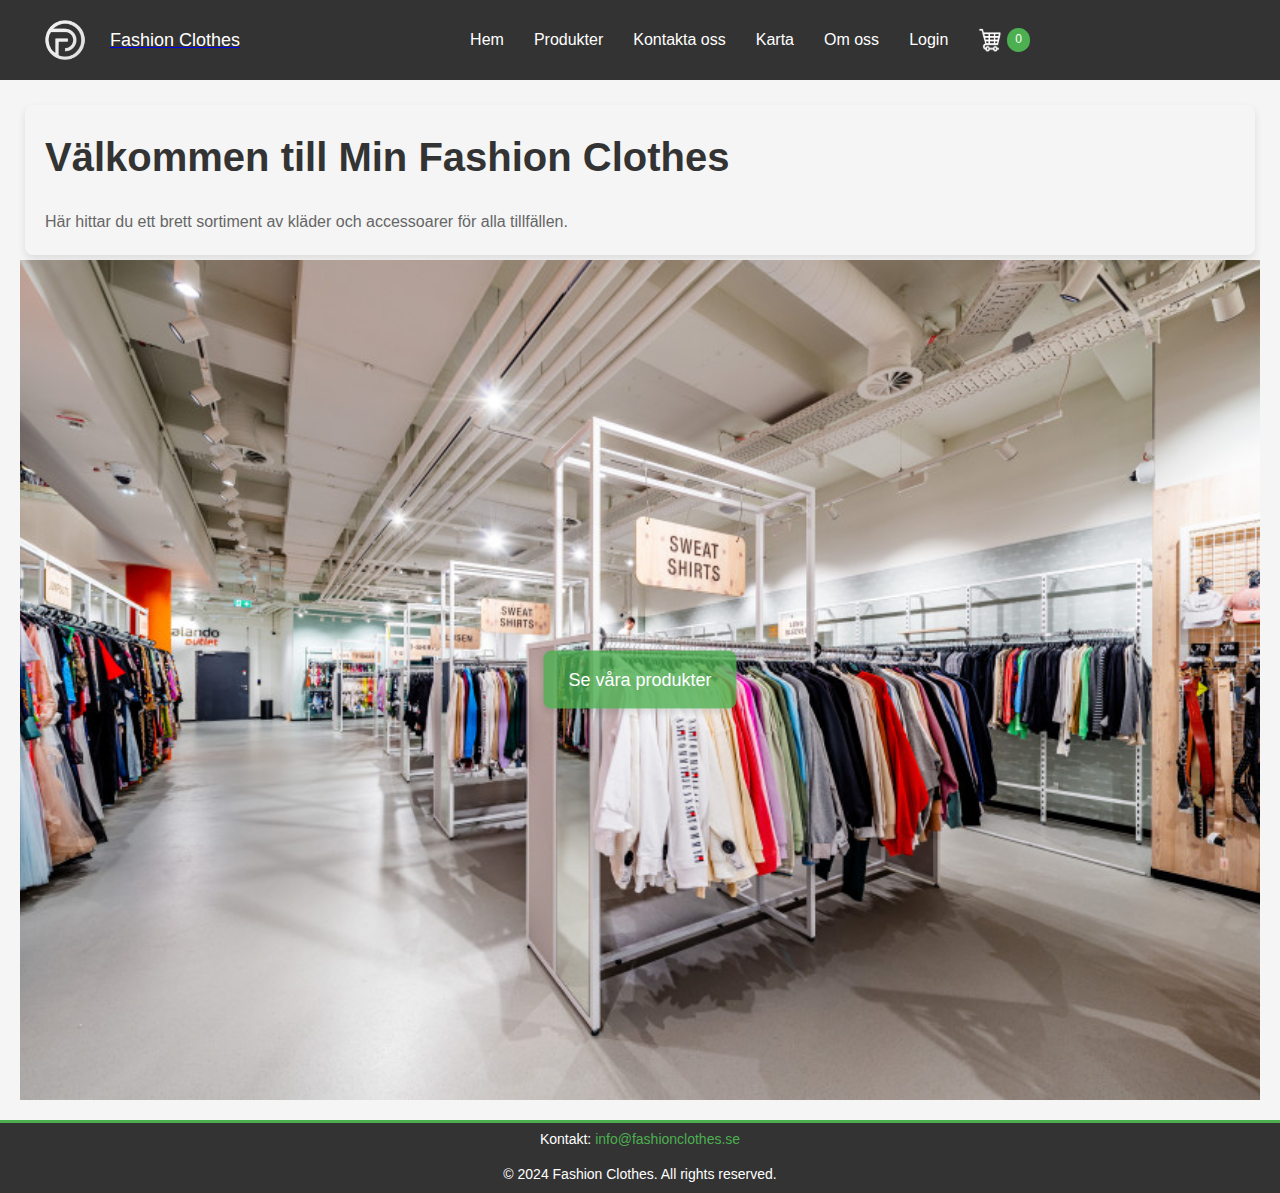
==== index.html @ 51f4e8d5 "project" ====
<!DOCTYPE html>
<html lang="sv">
<head>
    <meta charset="UTF-8">
    <meta name="viewport" content="width=device-width, initial-scale=1.0">
    <meta name="description" content="Upptäck vårt sortiment av kläder och accessoarer.">
    <title>Hem - Min Webshop</title>
    <link rel="stylesheet" href="style.css">
</head>
<body>
    <header>
        <a href="index.html" class="logo">
            <img src="img/logo.png" alt="Min Webshop Logo" class="logo-img">
            <span class="logo-text">Fashion Clothes</span>
        </a>
        
        
        <input type="checkbox" id="menu-toggle" class="menu-toggle">
        <label for="menu-toggle" class="hamburger">&#9776;</label>
        <nav>
            <ul>
                <li><a href="index.html">Hem</a></li>
                <li><a href="products.html">Produkter</a></li>
                <li><a href="contact.html">Kontakta oss</a></li>
                <li><a href="map.html">Karta</a></li>
                <li><a href="about.html">Om oss</a></li>
                <li><a href="login.html">Login</a></li>
                <li>
                    <a href="cart.html" class="cart-link">
                        <img src="img/cart-icon.png" alt="Varukorg" class="cart-icon">
                        <span id="cart-count">0</span>
                    </a>
                </li>
            </ul>
        </nav>
        <label for="menu-toggle" class="close">&times;</label>
    </header>
    <main>
        <section class="main-section">
            <h1>Välkommen till Min Fashion Clothes</h1>
            <p>Här hittar du ett brett sortiment av kläder och accessoarer för alla tillfällen.</p>
        </section>
        <div class="image-container">
            <img src="img/outlet.jpeg" alt="Outlet Image" class="outlet-image">
            <a href="products.html" class="btn btn-overlay">Se våra produkter</a>
        </div>
        
    </main>

    <footer>
        <p>Kontakt: <a href="mailto:info@minwebshop.se">info@fashionclothes.se</a></p>
        <p>&copy; 2024 Fashion Clothes. All rights reserved.</p>
    </footer>
    <script>
        document.addEventListener('DOMContentLoaded', () => {
            const cartCount = document.getElementById('cart-count');

            // Hämta varukorgens data från localStorage
            const storedCart = localStorage.getItem('cart');
            if (storedCart) {
                const cart = JSON.parse(storedCart);
                const itemCount = cart.reduce((sum, item) => sum + item.quantity, 0);
                cartCount.innerText = itemCount;
            }
        });
    </script>
</body>
</html>
---- style.css ----
/* Reset och allmänna stilar */
* {
    margin: 0;
    padding: 0;
    box-sizing: border-box;
}

body {
    font-family: Arial, sans-serif;
    line-height: 1.6;
    margin: 0;
    padding: 0;
}

/* Header */
header {
    background: #333;
    color: #fff;
    padding: 10px 20px;
    display: flex;
    justify-content: space-between;
    align-items: center;
    position: relative;
    z-index: 1000; /* För att ligga ovanpå andra element */
}

header .logo {
    display: flex;
    align-items: center;
}

.logo-img {
    height: 60px;
}

.logo-text {
    font-size: 18px;
    color: #ffffff;
}

nav {
    flex: 2;
}

nav ul {
    list-style: none;
    padding: 0;
    margin: 0;
    display: flex;
    justify-content: center;
    align-items: center;
}

nav ul li {
    margin: 0 15px;
}

nav a {
    color: #fff;
    text-decoration: none;
    display: flex;
    align-items: center;
}

.cart-icon {
    width: 24px;
    height: 24px;
    vertical-align: middle;
    margin-right: 5px;
}

#cart-count {
    background-color: #4CAF50;
    color: white;
    border-radius: 50%;
    padding: 2px 8px;
    font-size: 12px;
    vertical-align: middle;
}

/* Responsiv meny */
.menu-toggle {
    display: none;
}

.hamburger, .close {
    display: none;
}

@media (max-width: 768px) {
    nav ul {
        display: none;
        flex-direction: column;
        position: absolute;
        top: 60px;
        left: 0;
        width: 100%;
        background: #333;
        padding: 10px 0;
        text-align: center;
    }

    nav ul li {
        margin: 10px 0;
    }

    .hamburger {
        display: block;
        font-size: 30px;
        cursor: pointer;
        position: absolute;
        right: 20px;
        top: 15px;
        color: #fff;
    }

    .close {
        display: none;
        font-size: 30px;
        cursor: pointer;
        position: absolute;
        right: 20px;
        top: 15px;
        color: #fff;
    }

    .menu-toggle:checked + .hamburger {
        display: none;
    }

    .menu-toggle:checked + .hamburger + nav ul {
        display: flex;
    }

    .menu-toggle:checked + .hamburger + nav + .close {
        display: block;
    }

    .cart {
        width: 100%;
        height: auto;
        position: static;
        border-left: none;
        border-top: 1px solid #ddd;
        padding: 10px;
    }
}

/* Bildsektion */
.image-container {
    position: relative;
    width: 100%;
    height: calc(100vh - 60px); /* Justera höjden beroende på headern och footer */
    overflow: hidden;
}

.outlet-image {
    position: absolute;
    top: 0;
    left: 0;
    width: 100%;
    height: 100%;
    object-fit: cover;
}

/* Huvudsektion */
main {
    background-color: #f5f5f5;
    padding: 20px;
}

.main-section {
    margin: 5px;
}

/* Footer */
footer {
    background: #333;
    color: #fff;
    text-align: center;
    border-top: 3px solid #4CAF50;
}

footer p {
    margin-top: 5px;
    height: 30px;
    font-size: 14px;
}

footer a {
    color: #4CAF50;
    text-decoration: none;
}

footer a:hover {
    text-decoration: underline;
}

footer a:visited {
    color: #a8d5ba;
}

/* Produkter grid */
.product-grid {
    display: grid;
    grid-template-columns: repeat(auto-fill, minmax(200px, 1fr));
    gap: 10px;
}

.product-item {
    border: 1px solid #ddd;
    padding: 10px;
    text-align: center;
    border-radius: 10px; /* Rundade hörn */
    transition: transform 0.3s ease, box-shadow 0.3s ease; /* Smooth transition för hover */
}

.product-item img {
    max-width: 100%;
    height: auto;
    border-radius: 10px; /* Ser till att bilden följer de rundade hörnen */
    transition: transform 0.3s ease-in-out; /* Smooth transition för zoom-effekten */
}

.product-item:hover {
    transform: scale(1.03); /* Zoomar in produktkortet lite vid hover */
    box-shadow: 0 8px 16px rgba(0, 0, 0, 0.15); /* Lägger till en skugga vid hover */
}

.product-item img:hover {
    transform: scale(1.1); /* Zoomar in bilden lite mer vid hover */
}

.add-to-cart, .remove-item, #checkout {
    background-color: #4CAF50;
    color: white;
    border: none;
    padding: 10px;
    cursor: pointer;
    margin: 10px 0;
    border-radius: 4px;
}

.add-to-cart:hover, .remove-item:hover, #checkout:hover {
    background-color: #45a049;
    
}

/* Varukorg */
.cart {
    position: fixed;
    right: 0;
    top: 0;
    width: 300px;
    height: 100%;
    background-color: #f8f8f8;
    border-left: 1px solid #ddd;
    padding: 20px;
    display: flex;
    flex-direction: column;
    z-index: 1000; /* To ensure it stays above other content */
}

.cart h2 {
    margin-top: 0;
}

#cart-items {
    list-style-type: none;
    padding: 0;
    margin: 0;
    flex-grow: 1;
    overflow-y: auto;
}

#cart-items li {
    margin-bottom: 10px;
}

.remove-item {
    background-color: #f44336;
    color: white;
    border: none;
    padding: 5px;
    cursor: pointer;
}

/* Checkout */
form {
    display: flex;
    flex-direction: column;
}

form label {
    margin-top: 10px;
}

form input, form select {
    margin-bottom: 10px;
    padding: 8px;
    border: 1px solid #ddd;
    border-radius: 4px;
}

form button {
    background-color: #4CAF50;
    color: white;
    border: none;
    padding: 10px;
    cursor: pointer;
}

/* Toast */
.toast {
    visibility: hidden;
    min-width: 250px;
    margin-left: -125px;
    background-color: #333;
    color: #fff;
    text-align: center;
    border-radius: 2px;
    position: fixed;
    z-index: 1;
    left: 50%;
    bottom: 30px;
    font-size: 17px;
    white-space: nowrap;
    padding: 16px;
    box-shadow: 0px 0px 10px 0px #000000;
}

.toast.show {
    visibility: visible;
    -webkit-animation: fadein 0.5s, fadeout 0.5s 2.5s;
    animation: fadein 0.5s, fadeout 0.5s 2.5s;
}

/* CSS för Om oss-sektionen */
section {
    padding: 20px;
    border-radius: 8px;
    box-shadow: 0 4px 8px rgba(0, 0, 0, 0.1);
}

section h1 {
    font-size: 2.5em;
    color: #333;
    margin-bottom: 20px;
}

section h2 {
    font-size: 1.8em;
    color: #555;
    margin-bottom: 15px;
}

section p {
    font-size: 1em;
    line-height: 1.6;
    color: #666;
    margin-bottom: 20px;
}

section strong {
    color: #333;
}

section p:last-of-type {
    margin-bottom: 0;
}

/* Sociala medier - Facebook och Instagram ikoner */
.social-media {
    display: flex;
    justify-content: center;
    gap: 10px;
    margin-top: 10px;
}

.social-media img.social-icon {
    width: 32px;
    height: 32px;
    object-fit: contain;
    transition: transform 0.3s, filter 0.3s;
}

.social-media img.social-icon:hover {
    transform: scale(1.1);
    filter: brightness(0.8);
}

/* Valda produkter */
#valda-produkter {
    padding: 20px;
    background-color: #f9f9f9;
    border-radius: 8px;
    box-shadow: 0 4px 8px rgba(0, 0, 0, 0.1);
}

#valda-produkter h1 {
    font-size: 24px;
    margin-bottom: 20px;
}

.cart-item {
    display: flex;
    align-items: center;
    border-bottom: 1px solid #ddd;
    padding: 10px 0;
}

.cart-item-image {
    width: 80px;
    height: 80px;
    object-fit: cover;
    margin-right: 10px;
}

.cart-item-info {
    flex: 1;
}

.cart-item-info strong {
    display: block;
    margin-bottom: 5px;
}

.cart-item-info p {
    margin: 5px 0;
    
}

.remove-item {
    background: #f44336;
    color: #fff;
    border: none;
    padding: 5px 10px;
    margin-right: 100px;
    cursor: pointer;
    border-radius: 4px;
    font-size: 18px;
}

/* Checkout Section */
.checkout {
    display: inline-block;
    background-color: #4CAF50;
    color: white;
    padding: 6.5px 15px;
    margin: 10px;
    text-decoration: none;
    border-radius: 5px;
    transition: background-color 0.3s ease;
    text-align: center;
}

.checkout:hover {
    background: #45a049;
}

.close-cart {
    background: #f44336;
    color: #fff;
    border: none;
    padding: 10px 20px;
    cursor: pointer;
    border-radius: 4px;
    font-size: 16px;
    text-align: center;
    margin-top: 20px;
}

.close-cart:hover {
    background: #e53935;
}

/* Responsive Styles for Cart and Products */
@media (max-width: 768px) {
    .cart {
        width: 100%;
        height: auto;
        position: static;
        border-left: none;
        border-top: 1px solid #ddd;
    }

    .cart-item {
        flex-direction: column;
        align-items: flex-start;
    }

    .cart-item-image {
        width: 100%;
        height: auto;
        margin-bottom: 10px;
    }

    .cart-item-info {
        width: 100%;
    }

    #valda-produkter h1 {
        font-size: 20px;
    }

    /* Stil för knappen på bildens överlagring */
.btn-overlay {
    position: absolute;
    top: 50%;
    left: 50%;
    transform: translate(-50%, -50%);
    background-color: rgba(76, 175, 80, 0.8); /* En halvtransparent grön färg */
    color: white;
    padding: 15px 25px;
    text-align: center;
    text-decoration: none;
    font-size: 18px;
    border-radius: 8px;
    box-shadow: 0 4px 6px rgba(0, 0, 0, 0.1);
    transition: background-color 0.3s ease;
}

.btn-overlay:hover {
    background-color: rgba(76, 175, 80, 1); /* Heltäckande grön färg vid hover */
}



}

@media (min-width: 769px) {
    .cart {
        position: fixed;
        right: 0;
        top: 0;
        width: 300px;
        height: 100%;
        border-left: 1px solid #ddd;
        padding: 20px;
    }
    /* Stil för knappen på bildens överlagring */
.btn-overlay {
    position: absolute;
    top: 50%;
    left: 50%;
    transform: translate(-50%, -50%);
    background-color: rgba(76, 175, 80, 0.8); /* En halvtransparent grön färg */
    color: white;
    padding: 15px 25px;
    text-align: center;
    text-decoration: none;
    font-size: 18px;
    border-radius: 8px;
    box-shadow: 0 4px 6px rgba(0, 0, 0, 0.1);
    transition: background-color 0.3s ease;
}

.btn-overlay:hover {
    background-color: rgba(76, 175, 80, 1); /* Heltäckande grön färg vid hover */
}

/* Gör kartan responsiv */
iframe {
    width: 100%;
    height: 70vh; /* 60% av skärmens höjd */
    border: none;
}

/* Anpassa layouten för mobila enheter */
@media screen and (max-width: 768px) {
    iframe {
        height: 50vh; /* Justera höjden för mindre skärmar */
    }
}

/* Ytterligare layoutjusteringar för små mobiler */
@media screen and (max-width: 480px) {
    iframe {
        height: 40vh; /* Ännu mindre höjd på små skärmar */
    }
}

/* Styling för varukorgen */
#shopping-cart-container {
    background-color: #f9f9f9;
    padding: 20px;
    border: 1px solid #ddd;
    border-radius: 10px;
    max-width: 400px;
    margin: 20px auto;
    position: fixed;
    right: 20px;
    top: 20px;
    z-index: 1000;
    box-shadow: 0 4px 8px rgba(0, 0, 0, 0.2);
}

#shopping-cart-container h2 {
    font-size: 24px;
    margin-bottom: 20px;
}

.shopping-cart-items {
    max-height: 300px;
    overflow-y: auto;
    margin-bottom: 20px;
}

.shopping-cart-item {
    border-bottom: 1px solid #ddd;
    padding: 10px 0;
}

.shopping-cart-item:last-child {
    border-bottom: none;
}

#shopping-cart-container p {
    font-size: 18px;
    margin-bottom: 10px;
}

.shopping-cart-checkout {
    display: inline-block;
    background-color: #4CAF50;
    color: white;
    padding: 10px 20px; /* Justera padding för att passa den större textstorleken */
    margin: 10px;
    font-size: 12px; /* Justera textstorlek för att göra texten större */
    text-decoration: none;
    border-radius: 5px;
    transition: background-color 0.3s ease;
    text-align: center; /* För att centrera texten om det behövs */
    line-height: 1.5; /* Justera linjehöjden för att ge texten mer vertikalt utrymme */
}

.shopping-cart-checkout:hover {
    background-color: #45a049;
}

.shopping-cart-close {
    background-color: #f44336;
    color: white;
    border: none;
    padding: 10px 15px;
    cursor: pointer;
    border-radius: 5px;
    text-align: center; /* För att centrera texten om det behövs */
    line-height: 1.5;
    font-size: 12px; /* Justera textstorlek för att göra texten större */
    cursor: pointer;
    transition: background-color 0.3s ease;
}

.shopping-cart-close:hover {
    background-color: #e53935;
}

/* Toast-meddelande */
#shopping-cart-toast {
    visibility: hidden;
    min-width: 250px;
    background-color: #333;
    color: white;
    text-align: center;
    border-radius: 5px;
    padding: 10px;
    position: fixed;
    z-index: 1000;
    left: 50%;
    bottom: 30px;
    transform: translateX(-50%);
    transition: visibility 0s, opacity 0.5s linear;
    opacity: 0;
}

#shopping-cart-toast.show {
    visibility: visible;
    opacity: 1;
}


}
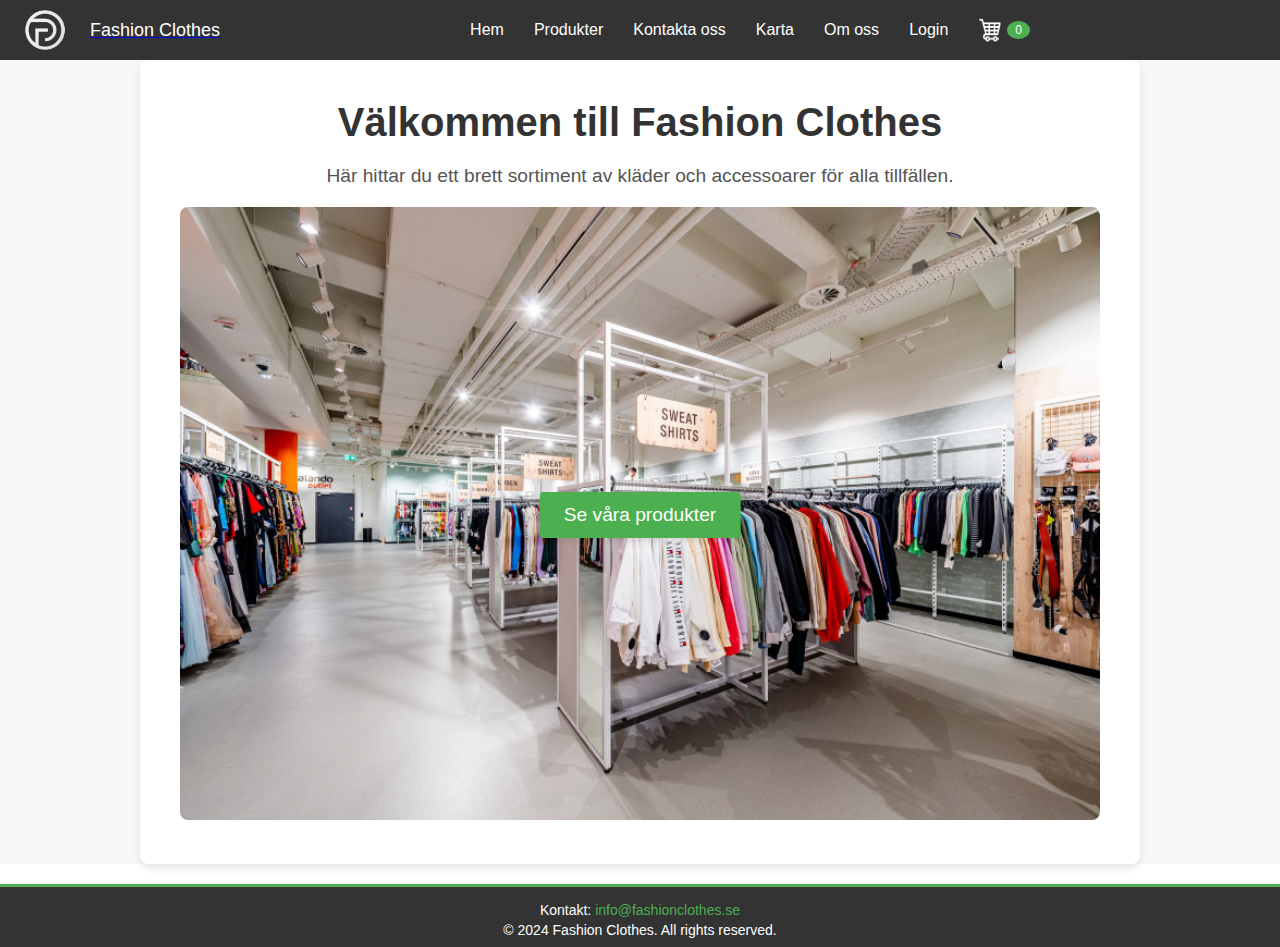
==== commit 8cc67d26: "Project completed" ====
--- a/index.html
+++ b/index.html
@@ -9,42 +9,40 @@
 </head>
 <body>
     <header>
-        <a href="index.html" class="logo">
+        <a href="index.html" class="logo" aria-label="Gå till startsidan">
             <img src="img/logo.png" alt="Min Webshop Logo" class="logo-img">
             <span class="logo-text">Fashion Clothes</span>
         </a>
         
-        
         <input type="checkbox" id="menu-toggle" class="menu-toggle">
-        <label for="menu-toggle" class="hamburger">&#9776;</label>
+        <label for="menu-toggle" class="hamburger" aria-label="Meny">&#9776;</label>
         <nav>
             <ul>
-                <li><a href="index.html">Hem</a></li>
-                <li><a href="products.html">Produkter</a></li>
-                <li><a href="contact.html">Kontakta oss</a></li>
-                <li><a href="map.html">Karta</a></li>
-                <li><a href="about.html">Om oss</a></li>
-                <li><a href="login.html">Login</a></li>
+                <li><a href="index.html" accesskey="h" aria-label="Hem">Hem</a></li>
+                <li><a href="products.html" accesskey="p" aria-label="Produkter">Produkter</a></li>
+                <li><a href="contact.html" accesskey="k" aria-label="Kontakta oss">Kontakta oss</a></li>
+                <li><a href="map.html" accesskey="m" aria-label="Karta">Karta</a></li>
+                <li><a href="about.html" accesskey="o" aria-label="Om oss">Om oss</a></li>
+                <li><a href="login.html" accesskey="l" aria-label="Login">Login</a></li>
                 <li>
-                    <a href="cart.html" class="cart-link">
-                        <img src="img/cart-icon.png" alt="Varukorg" class="cart-icon">
+                    <a href="cart.html" class="cart-link" aria-label="Varukorg">
+                        <img src="img/cart-icon.png" alt="Varukorg" class="cart-icon" aria-labelledby="cart-count">
                         <span id="cart-count">0</span>
                     </a>
                 </li>
             </ul>
         </nav>
-        <label for="menu-toggle" class="close">&times;</label>
+        <label for="menu-toggle" class="close" aria-label="Stäng meny">&times;</label>
     </header>
     <main>
-        <section class="main-section">
-            <h1>Välkommen till Min Fashion Clothes</h1>
+        <section id="home">
+            <h1>Välkommen till Fashion Clothes</h1>
             <p>Här hittar du ett brett sortiment av kläder och accessoarer för alla tillfällen.</p>
+            <div class="image-container">
+                <img src="img/outlet.jpeg" alt="Outlet Image med kläder och accessoarer" class="outlet-image">
+                <a href="products.html" class="btn btn-overlay">Se våra produkter</a>
+            </div>
         </section>
-        <div class="image-container">
-            <img src="img/outlet.jpeg" alt="Outlet Image" class="outlet-image">
-            <a href="products.html" class="btn btn-overlay">Se våra produkter</a>
-        </div>
-        
     </main>
 
     <footer>
@@ -55,7 +53,6 @@
         document.addEventListener('DOMContentLoaded', () => {
             const cartCount = document.getElementById('cart-count');
 
-            // Hämta varukorgens data från localStorage
             const storedCart = localStorage.getItem('cart');
             if (storedCart) {
                 const cart = JSON.parse(storedCart);
--- a/style.css
+++ b/style.css
@@ -1,27 +1,32 @@
-/* Reset och allmänna stilar */
 * {
     margin: 0;
     padding: 0;
     box-sizing: border-box;
 }
+html, body {
+    height: 100%;
+    margin: 0;
+}
+
 
 body {
     font-family: Arial, sans-serif;
-    line-height: 1.6;
-    margin: 0;
-    padding: 0;
-}
-
-/* Header */
+  
+    display: flex;
+    flex-direction: column;
+}
+
+
 header {
     background: #333;
     color: #fff;
-    padding: 10px 20px;
+ 
     display: flex;
     justify-content: space-between;
     align-items: center;
-    position: relative;
-    z-index: 1000; /* För att ligga ovanpå andra element */
+    position: relative;   
+    z-index: 1000; 
+
 }
 
 header .logo {
@@ -78,13 +83,191 @@
     vertical-align: middle;
 }
 
-/* Responsiv meny */
+
 .menu-toggle {
     display: none;
 }
 
 .hamburger, .close {
     display: none;
+}
+
+
+main {
+    display: flex;
+    justify-content: center;
+    align-items: center;
+    flex: 1;
+    background-color: #f7f7f7;
+}
+
+
+
+footer {
+    background: #333;
+    color: #fff;
+    text-align: center;
+    border-top: 3px solid #4CAF50;
+    padding: 10px 0;
+}
+
+footer p {
+    margin-top: 5px;
+    height: 15px;
+    font-size: 14px;
+}
+
+footer a {
+    color: #4CAF50;
+    text-decoration: none;
+}
+
+footer a:hover {
+    text-decoration: underline;
+}
+
+footer a:visited {
+    color: #a8d5ba;
+}
+
+
+       section#checkout {
+        margin-top: 0;
+        padding: 40px;
+        background-color: #fff;
+        border-radius: 8px;
+        box-shadow: 0 4px 8px rgba(0, 0, 0, 0.1);
+        width: 100%;
+        max-width: 800px;
+        text-align: center;
+    }
+
+    section#checkout h1 {
+        margin-bottom: 20px;
+        font-size: 2.5em;
+        color: #333;
+    }
+
+    section#checkout form {
+        display: flex;
+        flex-direction: column;
+        align-items: center;
+    }
+
+    .form-group {
+        margin-bottom: 20px;
+        width: 100%;
+        max-width: 500px;
+        text-align: left;
+    }
+
+    .form-group label {
+        display: block;
+        margin-bottom: 5px;
+        font-weight: bold;
+    }
+
+    .form-group input,
+    .form-group select {
+        width: 100%;
+        padding: 10px;
+        border: 1px solid #ccc;
+        border-radius: 4px;
+        font-size: 1em;
+    }
+
+    .form-group input::placeholder {
+        color: #888;
+    }
+
+    .btn {
+        background-color: #4CAF50;
+        color: #fff;
+        border: none;
+        padding: 12px 24px;
+        font-size: 1.2em;
+        border-radius: 4px;
+        cursor: pointer;
+        transition: background-color 0.3s ease;
+    }
+
+    .btn:hover {
+        background-color: #45a049;
+    }
+
+    .icon-wrapper {
+        margin-bottom: 10px;
+    }
+
+    .icon-wrapper i {
+        font-size: 2em;
+        color: #000000;
+    }
+
+    .toast {
+        visibility: hidden;
+        min-width: 250px;
+        margin-left: -125px;
+        background-color: #333;
+        color: #fff;
+        text-align: center;
+        border-radius: 2px;
+        position: fixed;
+        z-index: 1;
+        left: 50%;
+        bottom: 30px;
+        font-size: 17px;
+        white-space: nowrap;
+        padding: 16px;
+        box-shadow: 0px 0px 10px 0px #000000;
+    }
+    
+    .toast.show {
+        visibility: visible;
+        -webkit-animation: fadein 0.5s, fadeout 0.5s 2.5s;
+        animation: fadein 0.5s, fadeout 0.5s 2.5s;
+    }
+    
+
+    @media (max-width: 600px) {
+        section#checkout {
+            padding: 20px;
+        }
+
+        .btn {
+            font-size: 1em;
+            padding: 10px 20px;
+        }
+    }
+
+.product-grid {
+    display: grid;
+    grid-template-columns: repeat(auto-fill, minmax(200px, 1fr));
+    gap: 10px;
+}
+
+.product-item {
+    border: 1px solid #ddd;
+    padding: 10px;
+    text-align: center;
+    border-radius: 10px; 
+    transition: transform 0.3s ease, box-shadow 0.3s ease; 
+}
+
+.product-item img {
+    max-width: 100%;
+    height: auto;
+    border-radius: 10px; 
+    transition: transform 0.3s ease-in-out; 
+}
+
+.product-item:hover {
+    transform: scale(1.03); 
+    box-shadow: 0 8px 16px rgba(0, 0, 0, 0.15); 
+}
+
+.product-item img:hover {
+    transform: scale(1.1); 
 }
 
 @media (max-width: 768px) {
@@ -146,230 +329,374 @@
     }
 }
 
-/* Bildsektion */
+section#home {
+    margin-top: 0;
+    padding: 40px;
+    background-color: #fff;
+    border-radius: 8px;
+    box-shadow: 0 4px 8px rgba(0, 0, 0, 0.1);
+    width: 100%;
+    max-width: 1000px;
+    text-align: center;
+}
+
+section#home h1 {
+    margin-bottom: 20px;
+    font-size: 2.5em;
+    color: #333;
+}
+
+section#home p {
+    margin-bottom: 20px;
+    font-size: 1.2em;
+    color: #555;
+}
+
 .image-container {
     position: relative;
     width: 100%;
-    height: calc(100vh - 60px); /* Justera höjden beroende på headern och footer */
-    overflow: hidden;
-}
-
-.outlet-image {
+    max-width: 1000px;
+    margin-top: 20px;
+}
+
+.image-container img.outlet-image {
+    width: 100%;
+    border-radius: 8px;
+}
+
+.image-container a.btn-overlay {
     position: absolute;
-    top: 0;
-    left: 0;
-    width: 100%;
-    height: 100%;
-    object-fit: cover;
-}
-
-/* Huvudsektion */
-main {
-    background-color: #f5f5f5;
-    padding: 20px;
-}
-
-.main-section {
-    margin: 5px;
-}
-
-/* Footer */
+    top: 50%;
+    left: 50%;
+    transform: translate(-50%, -50%);
+    padding: 12px 24px;
+    background-color: #4CAF50;
+    color: #fff;
+    text-decoration: none;
+    font-size: 1.2em;
+    border-radius: 4px;
+    transition: background-color 0.3s ease;
+}
+
+.image-container a.btn-overlay:hover {
+    background-color: #45a049;
+}
+
+@media (max-width: 600px) {
+    section#home {
+        padding: 20px;
+    }
+
+    .image-container a.btn-overlay {
+        font-size: 1em;
+        padding: 10px 20px;
+    }
+}
+
+section#contact {
+    margin-top: 0;
+    background-color: #fff;
+    padding: 40px;
+    border-radius: 8px;
+    box-shadow: 0 4px 8px rgba(0, 0, 0, 0.1);
+    width: 100%;
+    max-width: 1000px;
+    text-align: center;
+}
+
+section#contact h1 {
+    margin-bottom: 20px;
+}
+
+section#contact form {
+    display: flex;
+    flex-direction: column;
+    gap: 15px;
+    width: 100%;
+}
+
+section#contact form label {
+    text-align: left;
+}
+
+section#contact form input,
+section#contact form textarea {
+    width: 100%;
+    padding: 10px;
+    border: 1px solid #ccc;
+    border-radius: 4px;
+    font-size: 1em;
+}
+
+section#contact form button {
+    padding: 12px;
+    background-color: #4CAF50;
+    color: #fff;
+    border: none;
+    border-radius: 4px;
+    cursor: pointer;
+}
+
+section#contact form button:hover {
+    background-color: #45a049;
+}
+
+@media (max-width: 600px) {
+    section#contact {
+        padding: 20px;
+        max-width: 90%;
+    }
+}
+
+section#map {
+    margin-top: 0;
+    background-color: #fff;
+    padding: 40px;
+    border-radius: 8px;
+    box-shadow: 0 4px 8px rgba(0, 0, 0, 0.1);
+    width: 100%;
+    max-width: 1000px;
+    text-align: center;
+}
+
+section#map iframe {
+    width: 100%;
+    height: 450px;
+    border-radius: 8px;
+    border: none;
+}
+
 footer {
-    background: #333;
-    color: #fff;
-    text-align: center;
-    border-top: 3px solid #4CAF50;
-}
-
-footer p {
-    margin-top: 5px;
-    height: 30px;
-    font-size: 14px;
-}
-
-footer a {
-    color: #4CAF50;
-    text-decoration: none;
-}
-
-footer a:hover {
-    text-decoration: underline;
-}
-
-footer a:visited {
-    color: #a8d5ba;
-}
-
-/* Produkter grid */
-.product-grid {
-    display: grid;
-    grid-template-columns: repeat(auto-fill, minmax(200px, 1fr));
-    gap: 10px;
-}
-
-.product-item {
-    border: 1px solid #ddd;
-    padding: 10px;
-    text-align: center;
-    border-radius: 10px; /* Rundade hörn */
-    transition: transform 0.3s ease, box-shadow 0.3s ease; /* Smooth transition för hover */
-}
-
-.product-item img {
-    max-width: 100%;
-    height: auto;
-    border-radius: 10px; /* Ser till att bilden följer de rundade hörnen */
-    transition: transform 0.3s ease-in-out; /* Smooth transition för zoom-effekten */
-}
-
-.product-item:hover {
-    transform: scale(1.03); /* Zoomar in produktkortet lite vid hover */
-    box-shadow: 0 8px 16px rgba(0, 0, 0, 0.15); /* Lägger till en skugga vid hover */
-}
-
-.product-item img:hover {
-    transform: scale(1.1); /* Zoomar in bilden lite mer vid hover */
-}
-
-.add-to-cart, .remove-item, #checkout {
+    text-align: center;
+    margin-top: 20px;
+}
+
+@media (max-width: 600px) {
+    section#map {
+        padding: 20px;
+        max-width: 90%;
+    }
+
+    section#map iframe {
+        height: 300px;
+    }
+}
+
+section#about {
+    margin-top: 0;
+    background-color: #fff;
+    padding: 40px;
+    border-radius: 8px;
+    box-shadow: 0 4px 8px rgba(0, 0, 0, 0.1);
+    width: 100%;
+    max-width: 1000px;
+    text-align: center;
+}
+
+section#about h1,
+section#about h2 {
+    margin-bottom: 20px;
+}
+
+section#about p {
+    margin-bottom: 15px;
+    line-height: 1.6;
+    font-size: 18px;
+}
+
+footer {
+    text-align: center;
+    margin-top: 20px;
+}
+
+@media (max-width: 600px) {
+    section#about {
+        padding: 20px;
+        max-width: 90%;
+    }
+
+    section#about p {
+        font-size: 16px;
+    }
+}
+
+section#signup {
+    margin-top: 0;
+    background-color: #fff;
+    padding: 40px;
+    border-radius: 8px;
+    box-shadow: 0 4px 8px rgba(0, 0, 0, 0.1);
+    width: 100%;
+    max-width: 1000px;
+    text-align: center;
+}
+
+section#signup h2 {
+    text-align: center;
+}
+
+section#signup form {
+    display: flex;
+    flex-direction: column;
+}
+
+section#signup label {
+    margin-bottom: 5px;
+    font-weight: bold;
+}
+
+section#signup input[type="text"],
+section#signup input[type="password"],
+section#signup input[type="email"] {
+    padding: 15px;
+    margin-bottom: 15px;
+    border: 1px solid #ccc;
+    border-radius: 5px;
+    font-size: 16px;
+}
+
+@media (max-width: 600px) {
+    section#signup {
+        margin-top: 20%;
+        padding: 20px;
+        max-width: 90%;
+    }
+
+    input[type="text"], input[type="password"], input[type="email"] {
+        padding: 10px;
+        font-size: 16px;
+    }
+
+    button[type="submit"] {
+        padding: 10px;
+        font-size: 16px; 
+    }
+}
+
+@media (max-width: 360px) {
+    section {
+        padding: 10px;
+    }
+}
+
+@media (max-width: 768px) {
+    section {
+        flex: auto;
+        padding: 15px;
+        min-height: auto; 
+    }
+}
+
+@media (min-width: 980px) {
+    section {
+        padding: 20px;
+        height: auto; 
+        flex: auto;
+    }
+}
+
+section#login {
+    margin-top: 0;
+    background-color: #fff;
+    padding: 40px;
+    border-radius: 8px;
+    box-shadow: 0 4px 8px rgba(0, 0, 0, 0.1);
+    width: 100%;
+    max-width: 1000px; 
+    text-align: center;
+}
+
+/* Stil för formuläret */
+form {
+    display: flex;
+    flex-direction: column;
+    gap: 15px;
+}
+
+/* Inputfält */
+input[type="text"], input[type="password"] {
+    padding: 15px;
+    border: 1px solid #ccc;
+    border-radius: 4px;
+    font-size: 18px; 
+    width: 100%;
+}
+
+/* Submit-knapp */
+button[type="submit"] {
     background-color: #4CAF50;
     color: white;
+    padding: 15px;
     border: none;
-    padding: 10px;
+    border-radius: 4px;
     cursor: pointer;
-    margin: 10px 0;
-    border-radius: 4px;
-}
-
-.add-to-cart:hover, .remove-item:hover, #checkout:hover {
+    font-size: 18px; 
+}
+
+button[type="submit"]:hover {
     background-color: #45a049;
-    
-}
-
-/* Varukorg */
-.cart {
-    position: fixed;
-    right: 0;
-    top: 0;
-    width: 300px;
-    height: 100%;
-    background-color: #f8f8f8;
-    border-left: 1px solid #ddd;
-    padding: 20px;
-    display: flex;
-    flex-direction: column;
-    z-index: 1000; /* To ensure it stays above other content */
-}
-
-.cart h2 {
-    margin-top: 0;
-}
-
-#cart-items {
-    list-style-type: none;
-    padding: 0;
-    margin: 0;
-    flex-grow: 1;
-    overflow-y: auto;
-}
-
-#cart-items li {
-    margin-bottom: 10px;
-}
-
-.remove-item {
-    background-color: #f44336;
-    color: white;
-    border: none;
-    padding: 5px;
-    cursor: pointer;
-}
-
-/* Checkout */
-form {
-    display: flex;
-    flex-direction: column;
-}
-
-form label {
+}
+
+p {
     margin-top: 10px;
 }
 
-form input, form select {
-    margin-bottom: 10px;
-    padding: 8px;
-    border: 1px solid #ddd;
-    border-radius: 4px;
-}
-
-form button {
-    background-color: #4CAF50;
-    color: white;
-    border: none;
-    padding: 10px;
-    cursor: pointer;
-}
-
-/* Toast */
-.toast {
-    visibility: hidden;
-    min-width: 250px;
-    margin-left: -125px;
-    background-color: #333;
-    color: #fff;
-    text-align: center;
-    border-radius: 2px;
-    position: fixed;
-    z-index: 1;
-    left: 50%;
-    bottom: 30px;
-    font-size: 17px;
-    white-space: nowrap;
-    padding: 16px;
-    box-shadow: 0px 0px 10px 0px #000000;
-}
-
-.toast.show {
-    visibility: visible;
-    -webkit-animation: fadein 0.5s, fadeout 0.5s 2.5s;
-    animation: fadein 0.5s, fadeout 0.5s 2.5s;
-}
-
-/* CSS för Om oss-sektionen */
-section {
-    padding: 20px;
-    border-radius: 8px;
-    box-shadow: 0 4px 8px rgba(0, 0, 0, 0.1);
-}
-
-section h1 {
-    font-size: 2.5em;
-    color: #333;
-    margin-bottom: 20px;
-}
-
-section h2 {
-    font-size: 1.8em;
-    color: #555;
-    margin-bottom: 15px;
-}
-
-section p {
-    font-size: 1em;
-    line-height: 1.6;
-    color: #666;
-    margin-bottom: 20px;
-}
-
-section strong {
-    color: #333;
-}
-
-section p:last-of-type {
-    margin-bottom: 0;
-}
-
-/* Sociala medier - Facebook och Instagram ikoner */
+p a {
+    color: #4CAF50; 
+    text-decoration: none;
+}
+
+p a:hover {
+    text-decoration: underline;
+}
+
+
+footer {
+    text-align: center;
+    margin-top: 20px;
+}
+
+@media (max-width: 600px) {
+    section#login {
+        margin-top: 20%;
+        padding: 20px;
+        max-width: 90%;
+    }
+
+    input[type="text"], input[type="password"] {
+        padding: 10px;
+        font-size: 16px;
+    }
+
+    button[type="submit"] {
+        padding: 10px;
+        font-size: 16px;
+    }
+}
+
+@media (max-width: 360px) {
+    section {
+        padding: 10px;
+    }
+}
+
+@media (max-width: 768px) {
+    section {
+        flex: auto;
+        padding: 15px;
+        min-height: auto; 
+    }
+}
+
+@media (min-width: 980px) {
+    section {
+        padding: 20px;
+        height: auto; 
+        flex: auto;
+    }
+}
+
+
 .social-media {
     display: flex;
     justify-content: center;
@@ -389,17 +716,96 @@
     filter: brightness(0.8);
 }
 
-/* Valda produkter */
-#valda-produkter {
-    padding: 20px;
+
+ section#cart {
+    margin-top: 0;
+    padding: 40px;
+    background-color: #fff;
+    border-radius: 8px;
+    box-shadow: 0 4px 8px rgba(0, 0, 0, 0.1);
+    width: 100%;
+    max-width: 800px;
+    text-align: center;
+}
+
+section#cart h1 {
+    margin-bottom: 20px;
+    font-size: 2.5em;
+    color: #333;
+}
+
+#cart-items-container {
+    display: flex;
+    flex-direction: column;
+    align-items: center;
+    gap: 20px;
+}
+
+.cart-item {
+    display: flex;
+    align-items: center;
+    justify-content: space-between;
+    width: 100%;
+    max-width:1600px;
+    padding: 10px;
+    border: 1px solid #ddd;
+    border-radius: 8px;
     background-color: #f9f9f9;
-    border-radius: 8px;
-    box-shadow: 0 4px 8px rgba(0, 0, 0, 0.1);
-}
-
-#valda-produkter h1 {
-    font-size: 24px;
-    margin-bottom: 20px;
+}
+
+.cart-item-image {
+    margin-left: 10px;
+    width: 80px;
+    height: auto;
+    border-radius: 4px;
+    margin-right: 20px;
+}
+
+.cart-item-info {
+    flex: 1;
+    text-align: left;
+}
+
+.cart-item-info p {
+    margin: 5px 0;
+}
+
+
+
+.remove-item:hover {
+    background-color: #4CAF50;
+}
+
+
+
+
+
+
+/* Anpassning för mindre skärmar */
+@media (max-width: 600px) {
+    section#cart {
+        padding: 20px;
+    }
+
+    .cart-item {
+        flex-direction: column;
+        align-items: flex-start;
+        text-align: left;
+    }
+
+    .cart-item-image {
+        width: 100%;
+        max-width: 150px;
+        margin-right: 0;
+        margin-bottom: 10px;
+    }
+
+    .remove-item,
+    .checkout,
+    .close-cart {
+        font-size: 1em;
+        padding: 10px 20px;
+    }
 }
 
 .cart-item {
@@ -435,18 +841,18 @@
     color: #fff;
     border: none;
     padding: 5px 10px;
-    margin-right: 100px;
+    margin-right: 20px;
     cursor: pointer;
     border-radius: 4px;
     font-size: 18px;
 }
 
-/* Checkout Section */
+
 .checkout {
     display: inline-block;
     background-color: #4CAF50;
     color: white;
-    padding: 6.5px 15px;
+    padding:10px 15px;
     margin: 10px;
     text-decoration: none;
     border-radius: 5px;
@@ -474,7 +880,7 @@
     background: #e53935;
 }
 
-/* Responsive Styles for Cart and Products */
+
 @media (max-width: 768px) {
     .cart {
         width: 100%;
@@ -503,13 +909,13 @@
         font-size: 20px;
     }
 
-    /* Stil för knappen på bildens överlagring */
+  
 .btn-overlay {
     position: absolute;
     top: 50%;
     left: 50%;
     transform: translate(-50%, -50%);
-    background-color: rgba(76, 175, 80, 0.8); /* En halvtransparent grön färg */
+    background-color: rgba(76, 175, 80, 0.8); 
     color: white;
     padding: 15px 25px;
     text-align: center;
@@ -521,10 +927,22 @@
 }
 
 .btn-overlay:hover {
-    background-color: rgba(76, 175, 80, 1); /* Heltäckande grön färg vid hover */
-}
-
-
+    background-color: rgba(76, 175, 80, 1); 
+}
+
+.product-item button {
+    background-color: rgba(76, 175, 80, 0.8); 
+    color: #fff;
+    border: none;
+    border-radius: 4px;
+    padding: 0.5rem 1rem;
+    font-size: 1rem;
+    cursor: pointer;
+}
+
+.product-item button:hover {
+    background-color: rgba(76, 175, 80, 1); 
+}
 
 }
 
@@ -538,13 +956,15 @@
         border-left: 1px solid #ddd;
         padding: 20px;
     }
-    /* Stil för knappen på bildens överlagring */
+
+    
+ 
 .btn-overlay {
     position: absolute;
     top: 50%;
     left: 50%;
     transform: translate(-50%, -50%);
-    background-color: rgba(76, 175, 80, 0.8); /* En halvtransparent grön färg */
+    background-color: rgba(76, 175, 80, 0.8); 
     color: white;
     padding: 15px 25px;
     text-align: center;
@@ -556,128 +976,144 @@
 }
 
 .btn-overlay:hover {
-    background-color: rgba(76, 175, 80, 1); /* Heltäckande grön färg vid hover */
-}
-
-/* Gör kartan responsiv */
-iframe {
-    width: 100%;
-    height: 70vh; /* 60% av skärmens höjd */
+    background-color: rgba(76, 175, 80, 1); 
+}
+
+
+
+#products {
+    padding: 2rem;
+}
+
+#products h1 {
+    font-size: 2rem; 
+    margin-bottom: 1rem;
+}
+
+.product-grid {
+    display: grid;
+    grid-template-columns: repeat(auto-fill, minmax(220px, 1fr));
+    gap: 1rem;
+}
+
+.product-item {
+    border: 1px solid #ddd;
+    border-radius: 8px;
+    padding: 1rem;
+    text-align: center;
+    background-color: #fff;
+    box-shadow: 0 2px 4px rgba(0, 0, 0, 0.1);
+}
+
+.product-item img {
+    width: 50%;
+    height: auto;
+    max-height: 180px; 
+    object-fit: cover;
+    border-radius: 4px;
+}
+
+.product-item h2 {
+    font-size: 1.2rem; 
+    margin: 0.5rem 0;
+}
+
+.product-item p {
+    font-size: 1rem; 
+    color: #666;
+}
+
+.product-item button {
+    background-color: rgba(76, 175, 80, 0.8); 
+    color: #fff;
     border: none;
-}
-
-/* Anpassa layouten för mobila enheter */
-@media screen and (max-width: 768px) {
-    iframe {
-        height: 50vh; /* Justera höjden för mindre skärmar */
-    }
-}
-
-/* Ytterligare layoutjusteringar för små mobiler */
-@media screen and (max-width: 480px) {
-    iframe {
-        height: 40vh; /* Ännu mindre höjd på små skärmar */
-    }
-}
-
-/* Styling för varukorgen */
-#shopping-cart-container {
-    background-color: #f9f9f9;
-    padding: 20px;
-    border: 1px solid #ddd;
-    border-radius: 10px;
-    max-width: 400px;
-    margin: 20px auto;
+    border-radius: 4px;
+    padding: 0.5rem 1rem;
+    font-size: 1rem;
+    cursor: pointer;
+}
+
+.product-item button:hover {
+    background-color: rgba(76, 175, 80, 1); 
+}
+
+
+.shopping-cart {
     position: fixed;
-    right: 20px;
-    top: 20px;
-    z-index: 1000;
-    box-shadow: 0 4px 8px rgba(0, 0, 0, 0.2);
-}
-
-#shopping-cart-container h2 {
-    font-size: 24px;
-    margin-bottom: 20px;
+    right: 0;
+    top: 0;
+    width: 300px;
+    height: 100%;
+    background-color: #fff;
+    border-left: 1px solid #ddd;
+    box-shadow: -2px 0 4px rgba(0, 0, 0, 0.1);
+    padding: 1rem;
+    display: none;
+    padding-bottom: 150px;
 }
 
 .shopping-cart-items {
-    max-height: 300px;
+    margin-top: 5%;
+    max-height: calc(100% - 140px);
     overflow-y: auto;
-    margin-bottom: 20px;
-}
-
-.shopping-cart-item {
-    border-bottom: 1px solid #ddd;
-    padding: 10px 0;
-}
-
-.shopping-cart-item:last-child {
-    border-bottom: none;
-}
-
-#shopping-cart-container p {
-    font-size: 18px;
-    margin-bottom: 10px;
+}
+
+.shopping-cart-close {
+    background: #f44336;
+    color: #fff;
+    border: none;
+    border-radius: 4px;
+    padding: 0.5rem;
+    cursor: pointer;
+}
+
+.shopping-cart-close:hover {
+    background: #e53935;
 }
 
 .shopping-cart-checkout {
     display: inline-block;
     background-color: #4CAF50;
-    color: white;
-    padding: 10px 20px; /* Justera padding för att passa den större textstorleken */
-    margin: 10px;
-    font-size: 12px; /* Justera textstorlek för att göra texten större */
+    color: #ffffff;
     text-decoration: none;
-    border-radius: 5px;
+    border-radius: 4px;
+    padding: 0.5rem 1rem;
+    font-size: 1rem;
+    text-align: center;
     transition: background-color 0.3s ease;
-    text-align: center; /* För att centrera texten om det behövs */
-    line-height: 1.5; /* Justera linjehöjden för att ge texten mer vertikalt utrymme */
 }
 
 .shopping-cart-checkout:hover {
-    background-color: #45a049;
-}
-
-.shopping-cart-close {
-    background-color: #f44336;
-    color: white;
-    border: none;
-    padding: 10px 15px;
-    cursor: pointer;
-    border-radius: 5px;
-    text-align: center; /* För att centrera texten om det behövs */
-    line-height: 1.5;
-    font-size: 12px; /* Justera textstorlek för att göra texten större */
-    cursor: pointer;
-    transition: background-color 0.3s ease;
-}
-
-.shopping-cart-close:hover {
-    background-color: #e53935;
-}
-
-/* Toast-meddelande */
-#shopping-cart-toast {
-    visibility: hidden;
-    min-width: 250px;
-    background-color: #333;
-    color: white;
-    text-align: center;
-    border-radius: 5px;
-    padding: 10px;
-    position: fixed;
-    z-index: 1000;
-    left: 50%;
-    bottom: 30px;
-    transform: translateX(-50%);
-    transition: visibility 0s, opacity 0.5s linear;
-    opacity: 0;
-}
-
-#shopping-cart-toast.show {
-    visibility: visible;
-    opacity: 1;
-}
-
-
-}
+    background: #45a049;
+}
+
+#thankyou {
+    text-align: center;
+}
+
+#thankyou p {
+    margin: 0 0 20px 0;
+}
+
+
+@media screen and (min-width: 360px) and (max-width: 980px) {
+    .product-grid {
+        grid-template-columns: repeat(auto-fill, minmax(200px, 1fr));
+        gap: 10px;
+    }
+}
+
+@media screen and (max-width: 360px) {
+    .product-grid {
+        grid-template-columns: repeat(auto-fill, minmax(150px, 1fr));
+        gap: 5px;
+    }
+}
+
+@media screen and (min-width: 980px) {
+    .product-grid {
+        grid-template-columns: repeat(auto-fill, minmax(250px, 1fr));
+        gap: 15px;
+    }
+}
+}